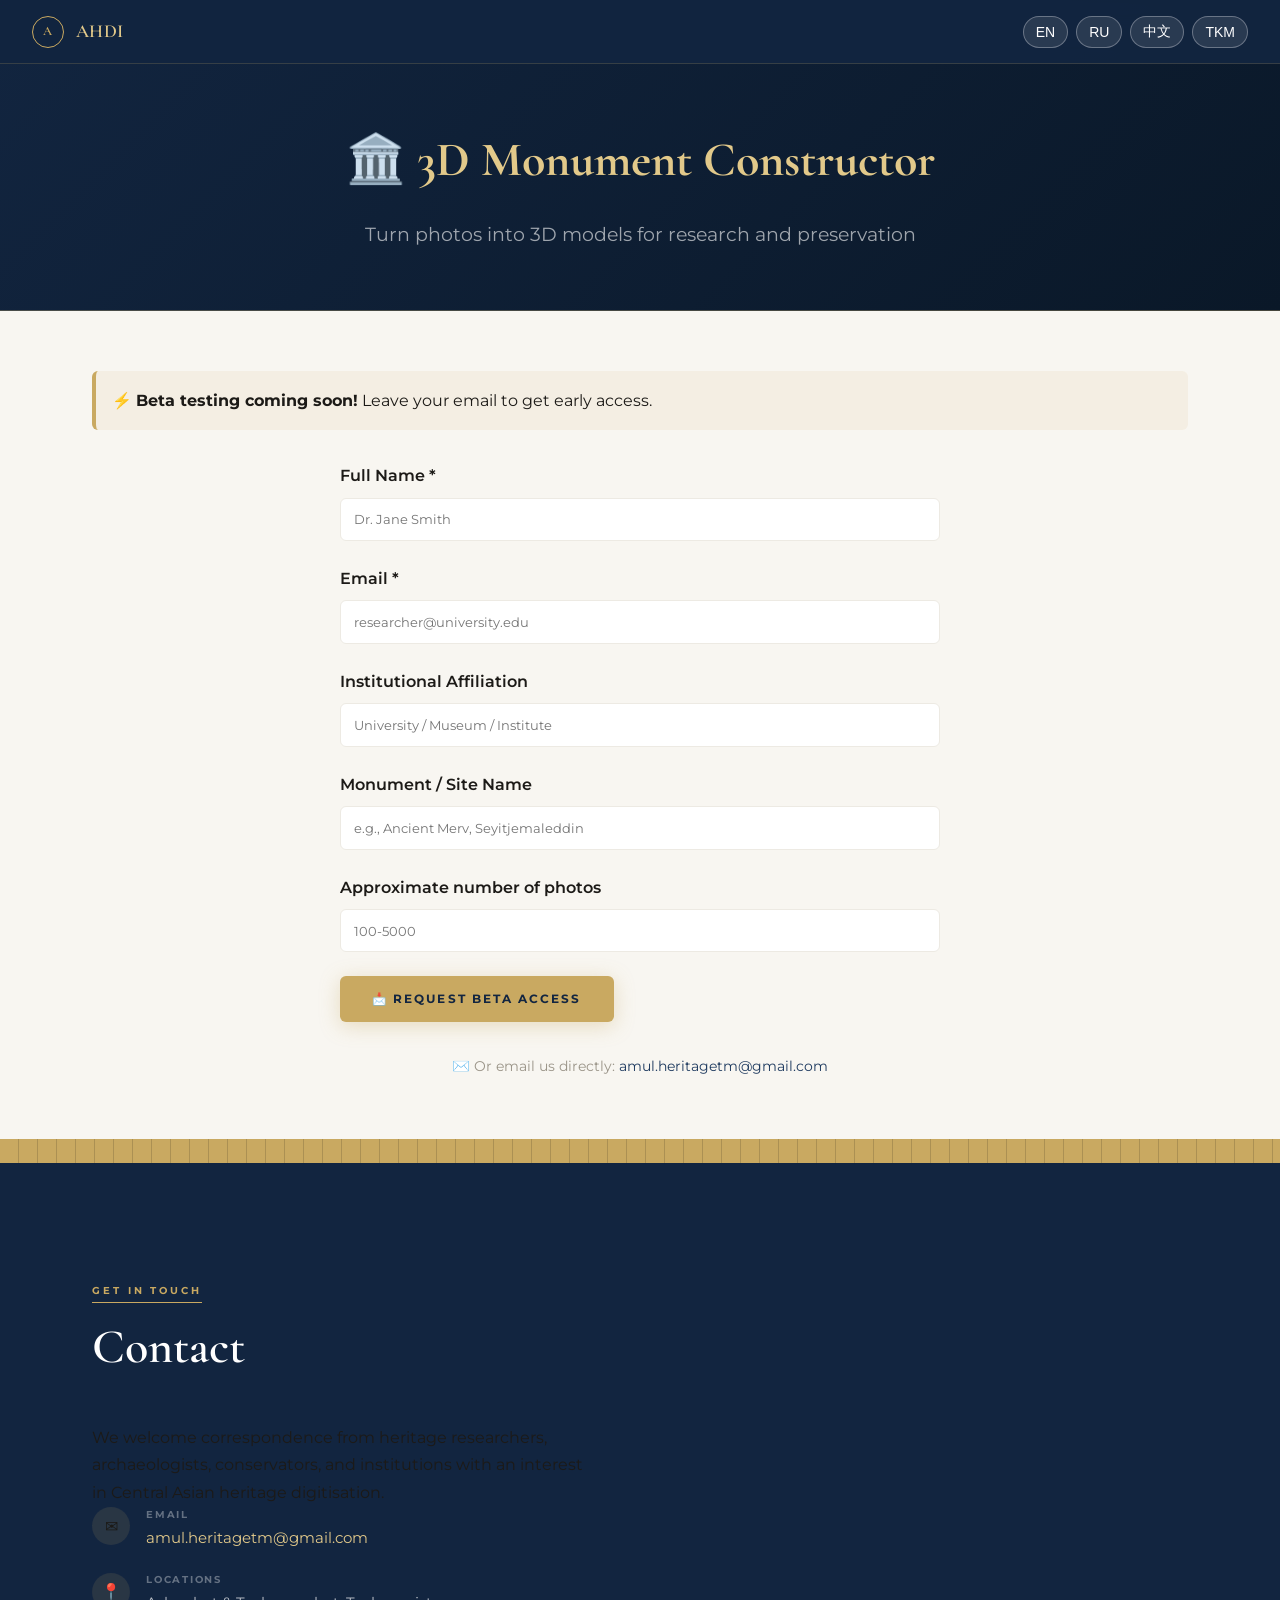
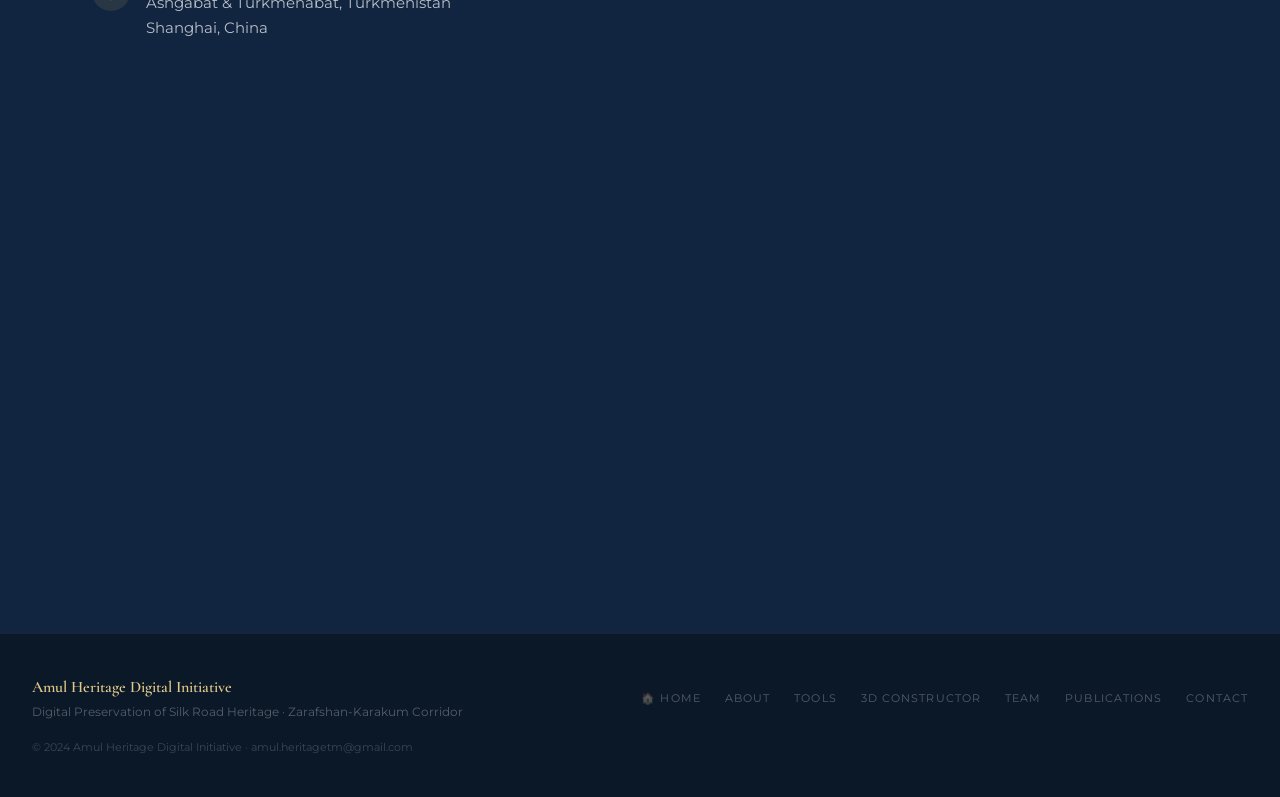
==== 3d-future.html @ c13a8c56 "push" ====
﻿<!DOCTYPE html>
<html lang="en">
<head>
<meta charset="UTF-8"/>
<meta name="viewport" content="width=device-width,initial-scale=1.0"/>
<meta name="description" content="Apply for beta access to the 3D monument constructor. Upload photos and get 3D models of Silk Road heritage sites."/>
<title>3D Constructor - Amul Heritage Digital Initiative</title>

<link rel="stylesheet" href="css/style.css">
<link rel="preconnect" href="https://fonts.googleapis.com"/>
<link rel="preconnect" href="https://fonts.gstatic.com" crossorigin/>
<link href="https://fonts.googleapis.com/css2?family=Cormorant+Garamond:ital,wght@0,300;0,400;0,600;0,700;1,300;1,400&family=Montserrat:wght@300;400;500;600;700&display=swap" rel="stylesheet"/>
</head>
<body>

<!-- NAV -->
<nav id="nav" role="navigation" aria-label="Main navigation">
  <a href="index.html" class="nav-logo">
    <div class="nav-logo-mark" aria-hidden="true">A</div>
    AHDI
  </a>
  <div class="lang-switch">
    <button onclick="setLang('en')">EN</button>
    <button onclick="setLang('ru')">RU</button>
    <button onclick="setLang('cn')">中文</button>
    <button onclick="setLang('tm')">TKM</button>
  </div>
</nav>

<!-- Secondary navigation for additional pages -->

<!-- PAGE CONTENT -->
<section class="page-header">
  <div class="container">
    <h1>🏛️ 3D Monument Constructor</h1>
    <p class="lead">Turn photos into 3D models for research and preservation</p>
  </div>
</section>

<section class="page-content">
  <div class="container">
    <div class="info-box">
      <p>⚡ <strong>Beta testing coming soon!</strong> Leave your email to get early access.</p>
    </div>

    <form action="https://formsubmit.io/send/amul.heritagetm@gmail.com" method="POST" class="application-form">
      <input type="hidden" name="_subject" value="3D Constructor Beta Request">
      <input type="hidden" name="_captcha" value="false">

      <div class="form-group">
        <label>Full Name *</label>
        <input type="text" name="name" required placeholder="Dr. Jane Smith">
      </div>

      <div class="form-group">
        <label>Email *</label>
        <input type="email" name="email" required placeholder="researcher@university.edu">
      </div>

      <div class="form-group">
        <label>Institutional Affiliation</label>
        <input type="text" name="affiliation" placeholder="University / Museum / Institute">
      </div>

      <div class="form-group">
        <label>Monument / Site Name</label>
        <input type="text" name="monument" placeholder="e.g., Ancient Merv, Seyitjemaleddin">
      </div>

      <div class="form-group">
        <label>Approximate number of photos</label>
        <input type="number" name="photos" placeholder="100-5000">
      </div>

      <button type="submit" class="btn-primary">📩 Request Beta Access</button>
    </form>

    <p class="form-note">✉️ Or email us directly: <a href="mailto:amul.heritagetm@gmail.com">amul.heritagetm@gmail.com</a></p>
  </div>
</section>

<!-- Gold divider -->
<div class="geo-divider" aria-hidden="true"></div>

<!-- CONTACT SECTION -->
<section id="contact" aria-labelledby="contact-heading">
  <div class="container">
    <p class="section-tag" data-i18n="contact.tag">Get in Touch</p>
    <h2 class="section-title" id="contact-heading" data-i18n="contact.title">Contact</h2>
    <div class="contact-grid">
      <div>
        <p data-i18n="contact.description">
          We welcome correspondence from heritage researchers, archaeologists, conservators, and
          institutions with an interest in Central Asian heritage digitisation.
        </p>
        <div class="contact-items">
          <div class="contact-item">
            <div class="contact-item-icon" aria-hidden="true">✉</div>
            <div>
              <div class="contact-item-label" data-i18n="contact.emailLabel">Email</div>
              <div class="contact-item-value">
                <a href="mailto:amul.heritagetm@gmail.com" data-i18n="contact.emailValue">amul.heritagetm@gmail.com</a>
              </div>
            </div>
          </div>
          <div class="contact-item">
            <div class="contact-item-icon" aria-hidden="true">📍</div>
            <div>
              <div class="contact-item-label" data-i18n="contact.locationLabel">Locations</div>
              <div class="contact-item-value" style="color:rgba(255,255,255,0.7)" data-i18n="contact.locationValue">
                Ashgabat &amp; Turkmenabat, Turkmenistan<br/>
                Shanghai, China
              </div>
            </div>
          </div>
        </div>
      </div>
      <div class="contact-form-box reveal">
        <h3 data-i18n="contact.formTitle">Send a Message</h3>
        <p data-i18n="contact.formSubtitle">For research inquiries, collaboration proposals, or media requests.</p>
        <div class="form-field">
          <label for="cf-name" data-i18n="contact.formName">Full Name</label>
          <input type="text" id="cf-name" name="name" placeholder="Dr. Jane Smith"/>
        </div>
        <div class="form-field">
          <label for="cf-email" data-i18n="contact.formEmail">Email Address</label>
          <input type="email" id="cf-email" name="email" placeholder="researcher@university.edu"/>
        </div>
        <div class="form-field">
          <label for="cf-message" data-i18n="contact.formMessage">Message</label>
          <textarea id="cf-message" name="message" placeholder="Please describe your research interest…"></textarea>
        </div>
        <a href="mailto:amul.heritagetm@gmail.com" class="btn-primary" style="display:inline-block;font-family:var(--font-body);font-size:0.72rem;font-weight:700;letter-spacing:0.18em;text-transform:uppercase;padding:1em 2.4em;background:var(--gold);color:var(--navy-deep);border-radius:var(--radius);border:none;cursor:pointer;text-decoration:none;" data-i18n="contact.formButton">
          Send via Email
        </a>
        <p class="form-note" data-i18n="contact.formNote">
          Alternatively, email us directly at
          <a href="mailto:amul.heritagetm@gmail.com">amul.heritagetm@gmail.com</a>.
        </p>
      </div>
    </div>
  </div>
</section>

<!-- FOOTER -->
<footer>
  <div>
    <div class="footer-brand" data-i18n="footer.brand">Amul Heritage Digital Initiative</div>
    <div class="footer-tagline" data-i18n="footer.tagline">Digital Preservation of Silk Road Heritage · Zarafshan-Karakum Corridor</div>
  </div>
  <nav class="footer-links" aria-label="Footer navigation">
    <a href="index.html">🏠 Home</a>
    <a href="about.html" data-i18n="nav.about">About</a>
    <a href="tools.html" data-i18n="nav.methodology">Tools</a>
    <a href="3d-future.html" data-i18n="nav.projects">3D Constructor</a>
    <a href="index.html#team" data-i18n="nav.team">Team</a>
    <a href="index.html#publications" data-i18n="nav.publications">Publications</a>
    <a href="index.html#contact" data-i18n="nav.contact">Contact</a>
  </nav>
  <div class="footer-copy" data-i18n="footer.copyright">© 2024 Amul Heritage Digital Initiative · amul.heritagetm@gmail.com</div>
</footer>
---- css/style.css ----
﻿/* ═══════════════════════════════════════════════
   DESIGN TOKENS
═══════════════════════════════════════════════ */
:root {
  --navy:        #1e3a5f;
  --navy-deep:   #122540;
  --navy-mid:    #2a4f7c;
  --gold:        #c9a961;
  --gold-light:  #e2c98a;
  --gold-pale:   #f5ecd4;
  --terra:       #b85450;
  --terra-light: #d4706c;
  --white:       #ffffff;
  --off-white:   #f8f6f1;
  --gray-light:  #edeae3;
  --gray-mid:    #9a9488;
  --gray-dark:   #4a4640;
  --ink:         #1c1a17;

  --font-display: 'Cormorant Garamond', Georgia, serif;
  --font-body:    'Montserrat', 'Helvetica Neue', sans-serif;

  --shadow-sm:  0 1px 4px rgba(30,58,95,0.08);
  --shadow-md:  0 4px 20px rgba(30,58,95,0.12);
  --shadow-lg:  0 12px 48px rgba(30,58,95,0.16);
  --radius:     6px;
  --radius-lg:  12px;
  --transition: 0.3s cubic-bezier(0.4,0,0.2,1);
}

/* ═══════════════════════════════════════════════
   RESET & BASE
═══════════════════════════════════════════════ */
*,*::before,*::after{box-sizing:border-box;margin:0;padding:0;}
html{scroll-behavior:smooth;font-size:16px;}
body{
  font-family:var(--font-body);
  background:var(--white);
  color:var(--ink);
  line-height:1.7;
  overflow-x:hidden;
}
img{max-width:100%;display:block;}
a{color:var(--navy);text-decoration:none;transition:color var(--transition);}
a:hover{color:var(--terra);}
:focus-visible{outline:2px solid var(--gold);outline-offset:3px;}

/* ═══════════════════════════════════════════════
   UTILITY
═══════════════════════════════════════════════ */
.container{max-width:1160px;margin:0 auto;padding:0 2rem;}
.section-tag{
  display:inline-block;
  font-family:var(--font-body);
  font-size:0.65rem;font-weight:700;
  letter-spacing:0.28em;text-transform:uppercase;
  color:var(--terra);
  border-bottom:1px solid currentColor;
  padding-bottom:0.2em;
  margin-bottom:1rem;
}
h2.section-title{
  font-family:var(--font-display);
  font-size:clamp(2rem,4vw,3rem);
  font-weight:600;
  color:var(--navy-deep);
  line-height:1.2;
  margin-bottom:1rem;
}
.section-lead{
  font-size:1.05rem;
  color:var(--gray-dark);
  max-width:680px;
  line-height:1.8;
}

/* Geometric pattern overlay (Turkmen/Islamic-inspired) */
.geo-pattern{
  position:absolute;
  pointer-events:none;
  opacity:0.06;
}

/* ═══════════════════════════════════════════════
   NAV
═══════════════════════════════════════════════ */
#nav{
  position:fixed;top:0;left:0;right:0;z-index:200;
  background:rgba(18,37,64,0.96);
  backdrop-filter:blur(16px);
  border-bottom:1px solid rgba(201,169,97,0.2);
  padding:0 2rem;
  height:64px;
  display:flex;align-items:center;justify-content:space-between;
  transition:background var(--transition);
}
.nav-logo{
  display:flex;align-items:center;gap:0.75rem;
  font-family:var(--font-display);
  font-size:1.15rem;font-weight:600;
  color:var(--gold-light);
  letter-spacing:0.02em;
}
.nav-logo-mark{
  width:32px;height:32px;
  border:1.5px solid var(--gold);
  border-radius:50%;
  display:flex;align-items:center;justify-content:center;
  font-size:0.8rem;color:var(--gold);
  flex-shrink:0;
}
.nav-links{
  display:flex;gap:2rem;list-style:none;
  font-size:0.7rem;font-weight:600;
  letter-spacing:0.14em;text-transform:uppercase;
}
.nav-links a{color:rgba(255,255,255,0.65);transition:color var(--transition);}
.nav-links a:hover{color:var(--gold-light);}
.nav-cta{
  font-size:0.68rem;font-weight:700;letter-spacing:0.14em;text-transform:uppercase;
  padding:0.55em 1.4em;
  border:1.5px solid var(--gold);
  color:var(--gold);border-radius:var(--radius);
  transition:background var(--transition),color var(--transition);
}
.nav-cta:hover{background:var(--gold);color:var(--navy-deep);}
@media(max-width:860px){.nav-links{display:none;}}

/* ═══════════════════════════════════════════════
   HERO
═══════════════════════════════════════════════ */
#hero{
  min-height:100vh;
  background:var(--navy-deep);
  display:flex;align-items:center;
  position:relative;overflow:hidden;
  padding:8rem 0 6rem;
}

/* Desert landscape gradient */
.hero-sky{
  position:absolute;inset:0;
  background:
    radial-gradient(ellipse 100% 60% at 50% 0%,  rgba(30,58,95,0.0) 0%,  transparent 70%),
    radial-gradient(ellipse 80%  80% at 80% 50%,  rgba(201,169,97,0.12) 0%, transparent 60%),
    radial-gradient(ellipse 60%  40% at 20% 70%,  rgba(184,84,80,0.10)  0%, transparent 50%),
    linear-gradient(175deg, #0d1e35 0%, #1e3a5f 40%, #152d4a 70%, #0a1828 100%);
}
/* Stylised dune horizon */
.hero-dunes{
  position:absolute;bottom:0;left:0;right:0;
  height:35%;
  background:linear-gradient(0deg,rgba(201,169,97,0.08) 0%,transparent 100%);
}
/* Stars */
.hero-stars{position:absolute;inset:0;overflow:hidden;}
.star{
  position:absolute;background:white;border-radius:50%;
  animation:twinkle 3s ease-in-out infinite;
}
@keyframes twinkle{0%,100%{opacity:.2}50%{opacity:.9}}

/* Geometric SVG wireframe arch */
.hero-arch-wrap{
  position:absolute;right:6%;top:50%;transform:translateY(-50%);
  width:min(520px,45vw);opacity:0.12;
}

.hero-content{position:relative;z-index:2;max-width:700px;}
.hero-eyebrow{
  font-size:0.68rem;font-weight:700;letter-spacing:0.32em;text-transform:uppercase;
  color:var(--gold);margin-bottom:1.5rem;
  display:flex;align-items:center;gap:0.8rem;
}
.hero-eyebrow::before{content:'';display:block;width:36px;height:1px;background:var(--gold);}
h1.hero-title{
  font-family:var(--font-display);
  font-size:clamp(2.8rem,7vw,5.5rem);
  font-weight:300;
  color:var(--white);
  line-height:1.08;
  letter-spacing:-0.01em;
  margin-bottom:0.5rem;
}
h1.hero-title strong{font-weight:700;color:var(--gold-light);}
.hero-subtitle{
  font-family:var(--font-display);
  font-size:clamp(1rem,2.2vw,1.35rem);
  font-weight:300;font-style:italic;
  color:rgba(255,255,255,0.7);
  margin-bottom:2.5rem;
  line-height:1.5;
  max-width:580px;
}
.hero-desc{
  font-size:0.92rem;
  color:rgba(255,255,255,0.55);
  margin-bottom:3rem;
  max-width:520px;
  line-height:1.85;
}
.hero-btns{display:flex;flex-wrap:wrap;gap:1rem;}
.btn-primary{
  font-family:var(--font-body);
  font-size:0.72rem;font-weight:700;letter-spacing:0.18em;text-transform:uppercase;
  padding:1em 2.4em;
  background:var(--gold);
  color:var(--navy-deep);
  border-radius:var(--radius);
  border:none;cursor:pointer;
  transition:background var(--transition),transform var(--transition),box-shadow var(--transition);
  box-shadow:0 4px 20px rgba(201,169,97,0.35);
}
.btn-primary:hover{background:var(--gold-light);transform:translateY(-2px);box-shadow:0 8px 28px rgba(201,169,97,0.45);}
.btn-outline{
  font-family:var(--font-body);
  font-size:0.72rem;font-weight:700;letter-spacing:0.18em;text-transform:uppercase;
  padding:1em 2.4em;
  background:transparent;
  color:rgba(255,255,255,0.8);
  border:1.5px solid rgba(255,255,255,0.3);
  border-radius:var(--radius);cursor:pointer;
  transition:border-color var(--transition),color var(--transition);
}
.btn-outline:hover{border-color:var(--gold);color:var(--gold);}
.hero-stats{
  display:flex;flex-wrap:wrap;gap:2.5rem;
  margin-top:3.5rem;
  padding-top:2.5rem;
  border-top:1px solid rgba(255,255,255,0.1);
}
.hero-stat-num{
  font-family:var(--font-display);
  font-size:2.2rem;font-weight:700;
  color:var(--gold);line-height:1;
  margin-bottom:0.2rem;
}
.hero-stat-label{
  font-size:0.68rem;font-weight:600;letter-spacing:0.1em;text-transform:uppercase;
  color:rgba(255,255,255,0.45);
}

/* scroll indicator */
.scroll-indicator{
  position:absolute;bottom:2.5rem;left:50%;transform:translateX(-50%);
  display:flex;flex-direction:column;align-items:center;gap:0.5rem;
  font-size:0.6rem;letter-spacing:0.2em;text-transform:uppercase;color:rgba(255,255,255,0.3);
  animation:bob 2.4s ease-in-out infinite;
}
.scroll-arrow{width:20px;height:20px;border-right:1.5px solid rgba(255,255,255,0.25);border-bottom:1.5px solid rgba(255,255,255,0.25);transform:rotate(45deg);}
@keyframes bob{0%,100%{transform:translateX(-50%) translateY(0)}50%{transform:translateX(-50%) translateY(6px)}}

/* ═══════════════════════════════════════════════
   ABOUT
═══════════════════════════════════════════════ */
#about{
  padding:7rem 0;
  background:var(--off-white);
  position:relative;overflow:hidden;
}
.about-grid{
  display:grid;grid-template-columns:1fr 1fr;gap:5rem;align-items:center;
}
@media(max-width:860px){.about-grid{grid-template-columns:1fr;gap:3rem;}}
.about-text p{font-size:0.97rem;color:var(--gray-dark);line-height:1.9;margin-bottom:1.2rem;}
.stat-row{
  display:flex;flex-wrap:wrap;gap:1.5rem;margin-top:2.5rem;
}
.stat-box{
  flex:1;min-width:120px;
  background:var(--white);
  border:1px solid var(--gray-light);
  border-top:3px solid var(--gold);
  padding:1.5rem 1.25rem;
  border-radius:var(--radius);
  box-shadow:var(--shadow-sm);
}
.stat-box-num{
  font-family:var(--font-display);
  font-size:2rem;font-weight:700;
  color:var(--navy);margin-bottom:0.3rem;
}
.stat-box-label{
  font-size:0.72rem;font-weight:600;letter-spacing:0.08em;text-transform:uppercase;
  color:var(--gray-mid);
}

/* Timeline */
.timeline{position:relative;padding-left:1.8rem;}
.timeline::before{
  content:'';position:absolute;left:0;top:0;bottom:0;
  width:2px;background:linear-gradient(180deg,var(--gold),var(--terra),var(--navy-mid));
}
.tl-entry{position:relative;margin-bottom:2rem;}
.tl-dot{
  position:absolute;left:-2.25rem;top:0.35rem;
  width:13px;height:13px;border-radius:50%;
  background:var(--white);border:2.5px solid var(--gold);
  box-shadow:0 0 0 4px rgba(201,169,97,0.15);
}
.tl-year{
  font-size:0.65rem;font-weight:700;letter-spacing:0.18em;text-transform:uppercase;
  color:var(--gold);margin-bottom:0.15rem;
}
.tl-event{font-size:0.88rem;font-weight:600;color:var(--navy-deep);margin-bottom:0.1rem;}
.tl-detail{font-size:0.8rem;color:var(--gray-mid);}

/* ═══════════════════════════════════════════════
   METHODOLOGY
═══════════════════════════════════════════════ */
#methodology{
  padding:7rem 0;
  background:var(--navy-deep);
  position:relative;overflow:hidden;
}
#methodology .section-tag{color:var(--gold);}
#methodology h2.section-title{color:var(--white);}
#methodology .section-lead{color:rgba(255,255,255,0.55);}
.method-grid{
  display:grid;grid-template-columns:repeat(3,1fr);gap:2rem;
  margin-top:3.5rem;
}
@media(max-width:800px){.method-grid{grid-template-columns:1fr;}}
.method-card{
  background:rgba(255,255,255,0.04);
  border:1px solid rgba(255,255,255,0.08);
  border-top:3px solid var(--gold);
  padding:2.5rem 2rem;
  border-radius:var(--radius-lg);
  transition:background var(--transition),transform var(--transition),box-shadow var(--transition);
  position:relative;overflow:hidden;
}
.method-card:hover{
  background:rgba(255,255,255,0.07);
  transform:translateY(-4px);
  box-shadow:0 16px 40px rgba(0,0,0,0.3);
}
.method-card:nth-child(2){border-top-color:var(--terra);}
.method-card:nth-child(3){border-top-color:var(--navy-mid);}
.method-icon{
  width:52px;height:52px;
  border-radius:50%;
  display:flex;align-items:center;justify-content:center;
  margin-bottom:1.5rem;
  font-size:1.5rem;
}
.method-card:nth-child(1) .method-icon{background:rgba(201,169,97,0.15);}
.method-card:nth-child(2) .method-icon{background:rgba(184,84,80,0.15);}
.method-card:nth-child(3) .method-icon{background:rgba(42,79,124,0.25);}
.method-title{
  font-family:var(--font-display);
  font-size:1.4rem;font-weight:600;
  color:var(--white);margin-bottom:0.75rem;
}
.method-desc{font-size:0.87rem;color:rgba(255,255,255,0.55);line-height:1.85;}
.method-tags{display:flex;flex-wrap:wrap;gap:0.4rem;margin-top:1.5rem;}
.method-tag{
  font-size:0.6rem;font-weight:700;letter-spacing:0.1em;text-transform:uppercase;
  padding:0.25em 0.65em;
  border-radius:3px;
  background:rgba(255,255,255,0.07);
  color:rgba(255,255,255,0.45);
}

/* ═══════════════════════════════════════════════
   PROJECTS
═══════════════════════════════════════════════ */
#projects{
  padding:7rem 0;
  background:var(--white);
}
.projects-grid{
  display:grid;grid-template-columns:repeat(3,1fr);gap:2rem;
  margin-top:3.5rem;
}
@media(max-width:900px){.projects-grid{grid-template-columns:1fr;}}
.project-card{
  border:1px solid var(--gray-light);
  border-radius:var(--radius-lg);
  overflow:hidden;
  box-shadow:var(--shadow-md);
  transition:transform var(--transition),box-shadow var(--transition);
  display:flex;flex-direction:column;
}
.project-card:hover{transform:translateY(-6px);box-shadow:var(--shadow-lg);}
.project-header{
  height:180px;
  position:relative;
  display:flex;align-items:flex-end;
  padding:1.5rem;
  overflow:hidden;
}
.project-card:nth-child(1) .project-header{
  background:linear-gradient(135deg,#1e3a5f 0%,#2a4f7c 100%);
}
.project-card:nth-child(2) .project-header{
  background:linear-gradient(135deg,#2d1f0e 0%,#5c3d1e 100%);
}
.project-card:nth-child(3) .project-header{
  background:linear-gradient(135deg,#1e2f1a 0%,#3a5c30 100%);
}
.project-header-pattern{
  position:absolute;inset:0;opacity:0.12;
}
.project-icon{
  position:absolute;top:1.25rem;right:1.25rem;
  font-size:2.2rem;opacity:0.35;
}
.project-status{
  position:relative;z-index:1;
  font-size:0.62rem;font-weight:700;letter-spacing:0.15em;text-transform:uppercase;
  padding:0.3em 0.75em;
  border-radius:3px;
  background:rgba(255,255,255,0.18);
  color:rgba(255,255,255,0.9);
  border:1px solid rgba(255,255,255,0.25);
}
.project-body{padding:1.75rem;flex:1;display:flex;flex-direction:column;}
.project-era{
  font-size:0.65rem;font-weight:700;letter-spacing:0.15em;text-transform:uppercase;
  color:var(--terra);margin-bottom:0.4rem;
}
.project-name{
  font-family:var(--font-display);
  font-size:1.35rem;font-weight:600;
  color:var(--navy-deep);margin-bottom:0.75rem;line-height:1.25;
}
.project-desc{font-size:0.84rem;color:var(--gray-dark);line-height:1.8;flex:1;}
.project-features{list-style:none;margin-top:1.25rem;display:flex;flex-direction:column;gap:0.45rem;}
.project-features li{
  font-size:0.8rem;color:var(--gray-mid);
  padding-left:1.1rem;position:relative;
}
.project-features li::before{
  content:'◆';position:absolute;left:0;
  font-size:0.45rem;color:var(--gold);top:0.3em;
}

/* ═══════════════════════════════════════════════
   TEAM
═══════════════════════════════════════════════ */
#team{
  padding:7rem 0;
  background:var(--off-white);
}
.team-grid{
  display:grid;grid-template-columns:repeat(3,1fr);gap:2rem;
  margin-top:3.5rem;
}
@media(max-width:860px){.team-grid{grid-template-columns:1fr;}}
.team-card{
  background:var(--white);
  border:1px solid var(--gray-light);
  border-radius:var(--radius-lg);
  padding:2.25rem 2rem;
  box-shadow:var(--shadow-sm);
  transition:box-shadow var(--transition),transform var(--transition);
}
.team-card:hover{box-shadow:var(--shadow-lg);transform:translateY(-4px);}
.team-avatar{
  width:64px;height:64px;border-radius:50%;
  display:flex;align-items:center;justify-content:center;
  font-family:var(--font-display);font-size:1.4rem;font-weight:700;
  color:var(--white);margin-bottom:1.25rem;
  flex-shrink:0;
}
.team-card:nth-child(1) .team-avatar{background:linear-gradient(135deg,var(--navy),var(--navy-mid));}
.team-card:nth-child(2) .team-avatar{background:linear-gradient(135deg,var(--terra),#d4706c);}
.team-card:nth-child(3) .team-avatar{background:linear-gradient(135deg,#2d5016,#4a8025);}
.team-name{font-family:var(--font-display);font-size:1.3rem;font-weight:700;color:var(--navy-deep);margin-bottom:0.2rem;}
.team-role{
  font-size:0.68rem;font-weight:700;letter-spacing:0.12em;text-transform:uppercase;
  color:var(--terra);margin-bottom:0.75rem;
}
.team-affil{
  font-size:0.8rem;font-weight:500;color:var(--navy-mid);
  margin-bottom:1rem;
  padding-bottom:1rem;
  border-bottom:1px solid var(--gray-light);
  line-height:1.5;
}
.team-focus-label{
  font-size:0.62rem;font-weight:700;letter-spacing:0.15em;text-transform:uppercase;
  color:var(--gray-mid);margin-bottom:0.4rem;
}
.team-focus{font-size:0.83rem;color:var(--gray-dark);line-height:1.7;}
.team-bg{font-size:0.82rem;color:var(--gray-mid);margin-top:0.75rem;line-height:1.6;font-style:italic;}

/* ═══════════════════════════════════════════════
   PUBLICATIONS
═══════════════════════════════════════════════ */
#publications{
  padding:7rem 0;
  background:var(--white);
}
.pub-list{margin-top:3rem;display:flex;flex-direction:column;gap:1.5rem;}
.pub-card{
  border:1px solid var(--gray-light);
  border-left:4px solid var(--navy);
  border-radius:0 var(--radius-lg) var(--radius-lg) 0;
  padding:1.75rem 2rem;
  background:var(--white);
  box-shadow:var(--shadow-sm);
  transition:box-shadow var(--transition),border-left-color var(--transition);
  display:grid;grid-template-columns:1fr auto;gap:1.5rem;align-items:start;
}
.pub-card:hover{box-shadow:var(--shadow-md);border-left-color:var(--gold);}
@media(max-width:640px){.pub-card{grid-template-columns:1fr;}}
.pub-year{
  font-size:0.62rem;font-weight:700;letter-spacing:0.2em;text-transform:uppercase;
  color:var(--terra);margin-bottom:0.4rem;
}
.pub-title{
  font-family:var(--font-display);
  font-size:1.05rem;font-weight:600;
  color:var(--navy-deep);margin-bottom:0.25rem;line-height:1.4;
}
.pub-title-ru{
  font-size:0.85rem;font-style:italic;
  color:var(--gray-mid);margin-bottom:0.6rem;line-height:1.4;
}
.pub-meta{font-size:0.78rem;color:var(--gray-mid);line-height:1.7;}
.pub-meta strong{color:var(--gray-dark);}
.pub-tags{display:flex;flex-wrap:wrap;gap:0.35rem;margin-top:0.75rem;}
.pub-tag{
  font-size:0.58rem;font-weight:700;letter-spacing:0.1em;text-transform:uppercase;
  padding:0.25em 0.65em;border-radius:3px;
  background:var(--gold-pale);color:var(--navy-mid);
}
.pub-link{
  display:inline-flex;align-items:center;gap:0.4rem;
  font-size:0.7rem;font-weight:700;letter-spacing:0.1em;text-transform:uppercase;
  color:var(--navy);
  padding:0.6em 1.2em;
  border:1.5px solid var(--gray-light);
  border-radius:var(--radius);
  white-space:nowrap;
  align-self:flex-start;
  transition:border-color var(--transition),color var(--transition),background var(--transition);
}
.pub-link:hover{border-color:var(--navy);background:var(--navy);color:var(--white);}

/* ═══════════════════════════════════════════════
   PARTNERS
═══════════════════════════════════════════════ */
#partners{
  padding:5rem 0;
  background:var(--off-white);
  border-top:1px solid var(--gray-light);
  border-bottom:1px solid var(--gray-light);
}
.partners-intro{
  text-align:center;
  font-size:0.7rem;font-weight:700;letter-spacing:0.25em;text-transform:uppercase;
  color:var(--gray-mid);margin-bottom:2.5rem;
}
.partners-row{
  display:flex;flex-wrap:wrap;gap:2rem;justify-content:center;align-items:stretch;
}
.partner-item{
  background:var(--white);
  border:1px solid var(--gray-light);
  border-radius:var(--radius-lg);
  padding:2rem 2.5rem;
  display:flex;flex-direction:column;
  align-items:center;text-align:center;
  gap:0.75rem;
  flex:1;min-width:220px;max-width:320px;
  box-shadow:var(--shadow-sm);
  transition:box-shadow var(--transition),transform var(--transition);
}
.partner-item:hover{box-shadow:var(--shadow-md);transform:translateY(-3px);}
.partner-flag{font-size:2rem;}
.partner-name{
  font-family:var(--font-display);
  font-size:0.95rem;font-weight:600;
  color:var(--navy-deep);line-height:1.35;
}
.partner-country{
  font-size:0.65rem;font-weight:700;letter-spacing:0.15em;text-transform:uppercase;
  color:var(--gray-mid);
}

/* ═══════════════════════════════════════════════
   CONTACT
═══════════════════════════════════════════════ */
#contact{
  padding:7rem 0;
  background:var(--navy-deep);
  position:relative;overflow:hidden;
}
#contact .section-tag{color:var(--gold);}
#contact h2.section-title{color:var(--white);}
.contact-grid{
  display:grid;grid-template-columns:1fr 1fr;gap:5rem;
  align-items:start;margin-top:3rem;
}
@media(max-width:760px){.contact-grid{grid-template-columns:1fr;gap:3rem;}}
.contact-block p{
  font-size:0.95rem;color:rgba(255,255,255,0.55);
  line-height:1.9;margin-bottom:2rem;
}
.contact-items{display:flex;flex-direction:column;gap:1.25rem;}
.contact-item{
  display:flex;gap:1rem;align-items:flex-start;
}
.contact-item-icon{
  width:38px;height:38px;border-radius:50%;
  background:rgba(201,169,97,0.12);
  display:flex;align-items:center;justify-content:center;
  font-size:1rem;flex-shrink:0;margin-top:0.1rem;
}
.contact-item-label{
  font-size:0.62rem;font-weight:700;letter-spacing:0.18em;text-transform:uppercase;
  color:rgba(255,255,255,0.35);margin-bottom:0.2rem;
}
.contact-item-value{
  font-size:0.93rem;color:rgba(255,255,255,0.8);
}
.contact-item-value a{color:var(--gold-light);}
.contact-item-value a:hover{color:var(--gold);}
.contact-form-box{
  background:rgba(255,255,255,0.04);
  border:1px solid rgba(255,255,255,0.08);
  border-radius:var(--radius-lg);
  padding:2.5rem;
}
.contact-form-box h3{
  font-family:var(--font-display);
  font-size:1.3rem;color:var(--white);margin-bottom:0.5rem;
}
.contact-form-box p{
  font-size:0.85rem;color:rgba(255,255,255,0.45);margin-bottom:1.75rem;line-height:1.7;
}
.form-field{margin-bottom:1.25rem;}
.form-field label{
  display:block;font-size:0.65rem;font-weight:700;letter-spacing:0.15em;text-transform:uppercase;
  color:rgba(255,255,255,0.45);margin-bottom:0.4rem;
}
.form-field input,.form-field textarea{
  width:100%;
  background:rgba(255,255,255,0.06);
  border:1px solid rgba(255,255,255,0.12);
  border-radius:var(--radius);
  padding:0.75rem 1rem;
  font-family:var(--font-body);font-size:0.88rem;
  color:rgba(255,255,255,0.8);
  outline:none;
  transition:border-color var(--transition);
}
.form-field input:focus,.form-field textarea:focus{border-color:var(--gold);}
.form-field textarea{height:120px;resize:vertical;}
.form-note{
  font-size:0.72rem;color:rgba(255,255,255,0.3);
  margin-top:0.75rem;line-height:1.7;
}

/* ═══════════════════════════════════════════════
   FOOTER
═══════════════════════════════════════════════ */
footer{
  background:#0a1828;
  padding:2.5rem 2rem;
  display:flex;flex-wrap:wrap;gap:1rem;
  justify-content:space-between;align-items:center;
  border-top:1px solid rgba(255,255,255,0.06);
}
.footer-brand{
  font-family:var(--font-display);
  font-size:1rem;font-weight:600;
  color:var(--gold-light);
}
.footer-tagline{font-size:0.72rem;color:rgba(255,255,255,0.3);margin-top:0.1rem;}
.footer-links{display:flex;flex-wrap:wrap;gap:1.5rem;}
.footer-links a{font-size:0.68rem;letter-spacing:0.1em;text-transform:uppercase;color:rgba(255,255,255,0.3);transition:color var(--transition);}
.footer-links a:hover{color:var(--gold);}
.footer-copy{font-size:0.7rem;color:rgba(255,255,255,0.2);}

/* ═══════════════════════════════════════════════
   TURKMEN GEOMETRIC DIVIDER
═══════════════════════════════════════════════ */
.geo-divider{
  width:100%;height:24px;
  background:var(--gold);
  position:relative;overflow:hidden;
}
.geo-divider::after{
  content:'';position:absolute;inset:0;
  background:repeating-linear-gradient(
    90deg,
    transparent 0px,
    transparent 18px,
    rgba(0,0,0,0.15) 18px,
    rgba(0,0,0,0.15) 19px
  );
}

/* ═══════════════════════════════════════════════
   SCROLL REVEAL
═══════════════════════════════════════════════ */
.reveal{opacity:0;transform:translateY(28px);transition:opacity 0.65s ease,transform 0.65s ease;}
.reveal.visible{opacity:1;transform:none;}
.reveal-delay-1{transition-delay:0.12s;}
.reveal-delay-2{transition-delay:0.24s;}
.reveal-delay-3{transition-delay:0.36s;}
.lang-switch {
  display: flex;
  gap: 8px;
}

.lang-switch button {
  background: rgba(255, 255, 255, 0.1);
  border: 1px solid rgba(255, 255, 255, 0.3);
  color: white;
  padding: 6px 12px;
  border-radius: 20px;
  font-size: 14px;
  cursor: pointer;
  transition: all 0.3s ease;
}

/* hover эффект */
.lang-switch button:hover {
  background: white;
  color: black;
}

/* активный язык */
.lang-switch button.active {
  background: white;
  color: black;
  font-weight: 600;
}
/* Additional styles for new pages */
.page-header {
    background: linear-gradient(135deg, var(--navy-deep) 0%, #0a1828 100%);
    padding: 120px 0 60px;
    text-align: center;
    border-bottom: 1px solid rgba(201,169,97,0.3);
}

.page-header h1 {
    font-family: var(--font-display);
    font-size: 3rem;
    color: var(--gold-light);
    margin-bottom: 1rem;
}

.page-header .lead {
    font-size: 1.2rem;
    color: rgba(255,255,255,0.6);
}

.page-content {
    padding: 60px 0;
    background: var(--off-white);
}

.about-page-grid {
    display: grid;
    grid-template-columns: 1fr 1fr;
    gap: 4rem;
}

@media (max-width: 768px) {
    .about-page-grid { grid-template-columns: 1fr; gap: 2rem; }
}

.tools-grid {
    display: grid;
    grid-template-columns: repeat(3, 1fr);
    gap: 2rem;
}

@media (max-width: 900px) {
    .tools-grid { grid-template-columns: 1fr; }
}

.tool-card {
    background: white;
    border-radius: var(--radius-lg);
    padding: 2rem;
    text-align: center;
    box-shadow: var(--shadow-md);
    transition: transform 0.3s;
}

.tool-card:hover {
    transform: translateY(-5px);
}

.tool-icon {
    font-size: 3rem;
    margin-bottom: 1rem;
}

.tool-card h3 {
    font-family: var(--font-display);
    font-size: 1.3rem;
    margin-bottom: 1rem;
}

.tool-status {
    display: inline-block;
    margin-top: 1rem;
    padding: 0.3rem 1rem;
    background: var(--gold-pale);
    border-radius: 20px;
    font-size: 0.8rem;
    font-weight: 600;
}

.info-box {
    background: rgba(201,169,97,0.1);
    border-left: 4px solid var(--gold);
    padding: 1rem;
    margin-bottom: 2rem;
    border-radius: var(--radius);
}

.application-form {
    max-width: 600px;
    margin: 0 auto;
}

.form-group {
    margin-bottom: 1.5rem;
}

.form-group label {
    display: block;
    margin-bottom: 0.5rem;
    font-weight: 600;
}

.form-group input {
    width: 100%;
    padding: 0.8rem;
    border: 1px solid var(--gray-light);
    border-radius: var(--radius);
    font-family: var(--font-body);
}

.form-group input:focus {
    outline: none;
    border-color: var(--gold);
}

.form-note {
    text-align: center;
    margin-top: 2rem;
    font-size: 0.9rem;
    color: var(--gray-mid);
}

.btn-primary {
    background: var(--gold);
    color: var(--navy-deep);
    border: none;
    padding: 1rem 2rem;
    border-radius: var(--radius);
    font-weight: 700;
    cursor: pointer;
    transition: opacity 0.3s;
}

.btn-primary:hover {
    opacity: 0.9;
}
/* ═══════════════════════════════════════════════
   DROPDOWN MENU
═══════════════════════════════════════════════ */
.dropdown {
    position: relative;
}

.dropdown-trigger {
    cursor: pointer;
}

.dropdown-menu {
    position: absolute;
    top: 100%;
    left: 0;
    background: rgba(18, 37, 64, 0.98);
    backdrop-filter: blur(12px);
    border: 1px solid rgba(201, 169, 97, 0.3);
    border-radius: 8px;
    padding: 0.5rem 0;
    min-width: 180px;
    opacity: 0;
    visibility: hidden;
    transform: translateY(-10px);
    transition: all 0.3s ease;
    z-index: 200;
    list-style: none;
}

.dropdown:hover .dropdown-menu {
    opacity: 1;
    visibility: visible;
    transform: translateY(0);
}

.dropdown-menu li {
    margin: 0;
}

.dropdown-menu a {
    display: block;
    padding: 0.6rem 1.2rem;
    color: rgba(255, 255, 255, 0.7);
    font-size: 0.75rem;
    text-transform: none;
    letter-spacing: normal;
    transition: all 0.2s;
}

.dropdown-menu a:hover {
    background: rgba(201, 169, 97, 0.15);
    color: var(--gold);
}

/* For mobile devices */
@media (max-width: 860px) {
    .dropdown-menu {
        position: static;
        background: transparent;
        border: none;
        padding-left: 1rem;
        opacity: 1;
        visibility: visible;
        transform: none;
        display: none;
    }
    .dropdown:hover .dropdown-menu {
        display: block;
    }
    .dropdown-trigger {
        pointer-events: none;
    }
}
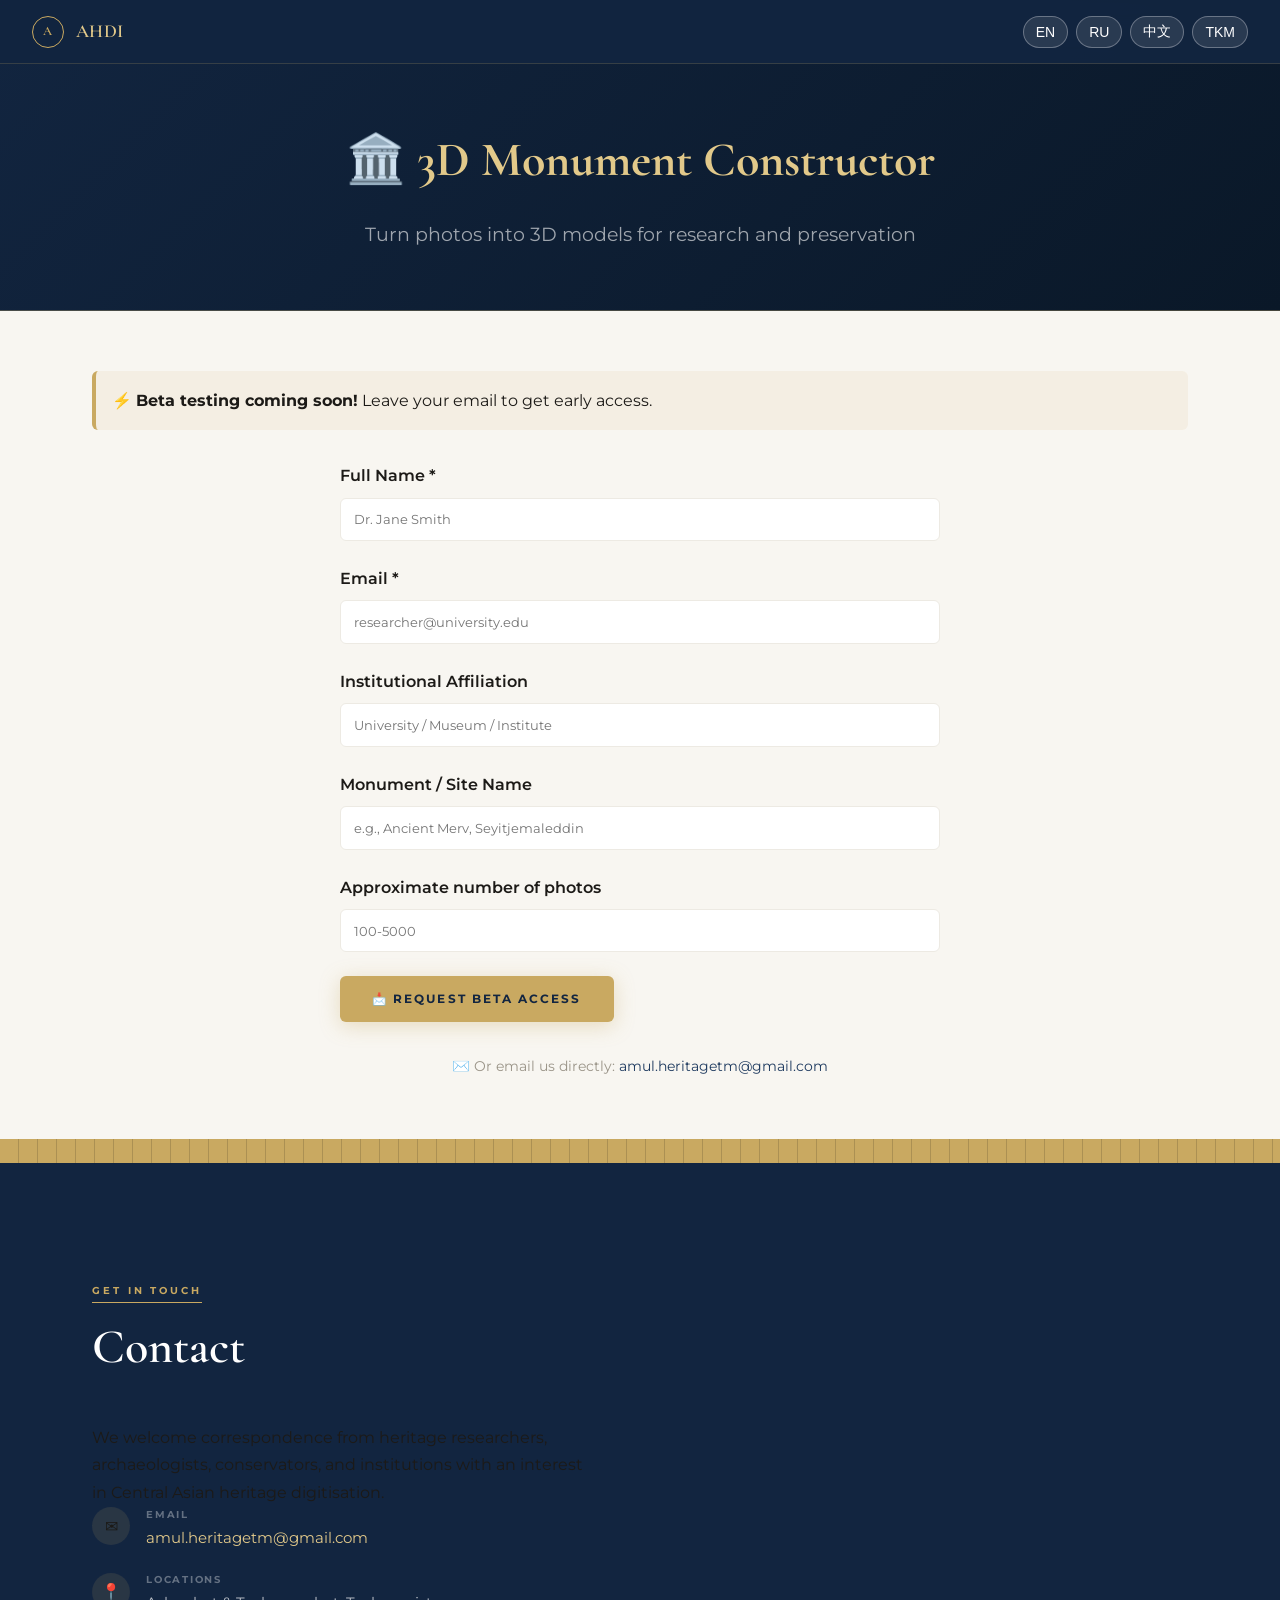
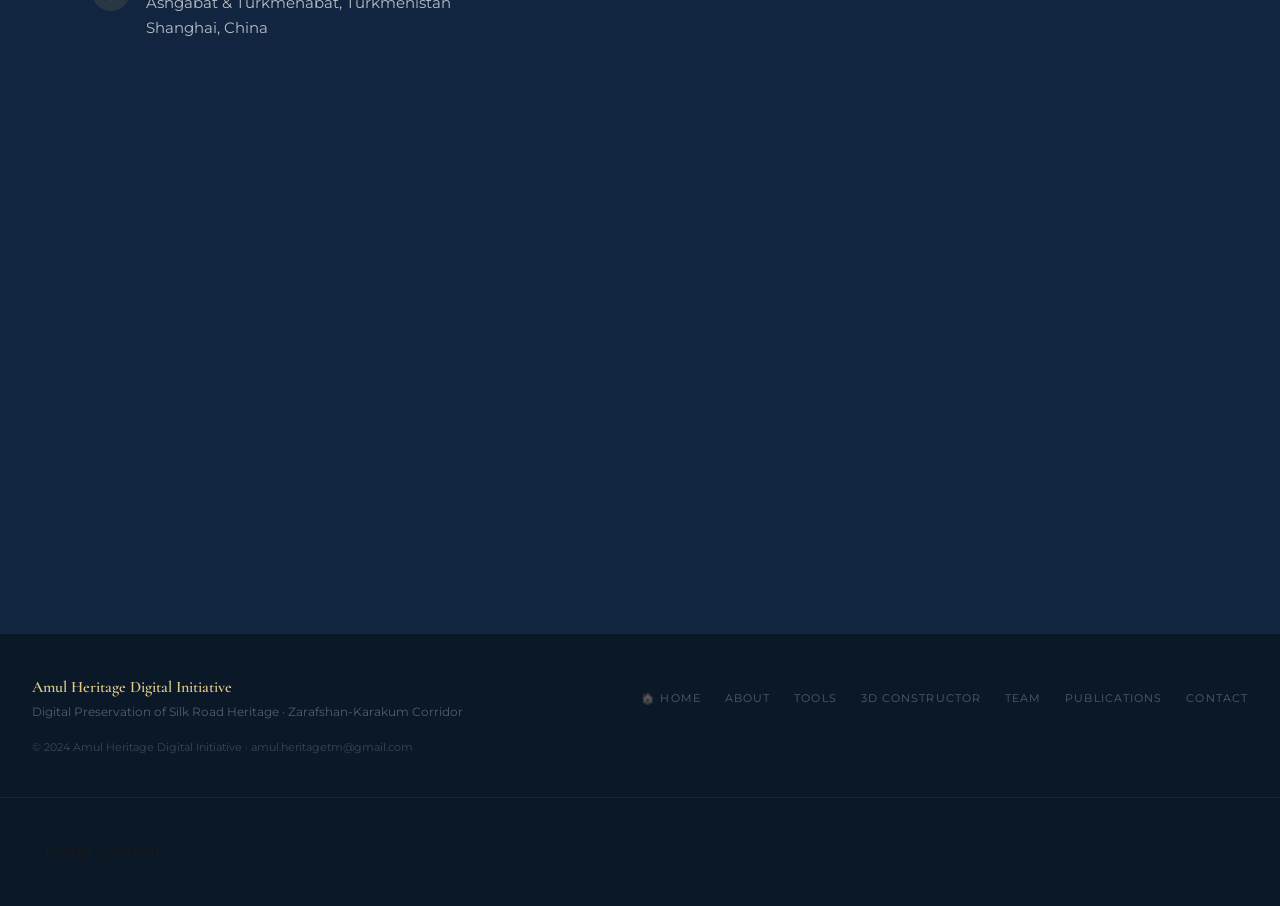
==== commit 4b1dae3f: "push" ====
--- a/3d-future.html
+++ b/3d-future.html
@@ -158,4 +158,37 @@
     <a href="index.html#contact" data-i18n="nav.contact">Contact</a>
   </nav>
   <div class="footer-copy" data-i18n="footer.copyright">© 2024 Amul Heritage Digital Initiative · amul.heritagetm@gmail.com</div>
-</footer>+</footer>
+<!-- FOOTER -->
+<footer>
+  ... footer content ...
+</footer>
+
+<!-- ═════ ADD JAVASCRIPT HERE ═════ -->
+<script>
+// Fix dropdown menu for mobile devices
+(function() {
+  function fixDropdown() {
+    if (window.innerWidth <= 860) {
+      const dropdowns = document.querySelectorAll('.dropdown');
+      dropdowns.forEach(dropdown => {
+        const trigger = dropdown.querySelector('.dropdown-trigger');
+        if (trigger && !trigger.hasAttribute('data-mobile-fixed')) {
+          trigger.setAttribute('data-mobile-fixed', 'true');
+          trigger.addEventListener('click', function(e) {
+            e.preventDefault();
+            e.stopPropagation();
+            dropdown.classList.toggle('active');
+          });
+        }
+      });
+    }
+  }
+  
+  fixDropdown();
+  window.addEventListener('resize', fixDropdown);
+})();
+</script>
+
+</body>
+</html>
--- a/css/style.css
+++ b/css/style.css
@@ -939,4 +939,346 @@
     .dropdown-trigger {
         pointer-events: none;
     }
+}
+/* ═══════════════════════════════════════════════
+   MOBILE RESPONSIVE FIXES
+═══════════════════════════════════════════════ */
+
+/* Tablet and mobile navigation */
+@media (max-width: 860px) {
+  /* Fix navigation */
+  #nav {
+    padding: 0 1rem;
+    height: auto;
+    flex-wrap: wrap;
+    padding: 0.75rem 1rem;
+  }
+
+  .nav-logo {
+    order: 1;
+  }
+
+  .lang-switch {
+    order: 2;
+    margin-left: auto;
+  }
+
+  .nav-cta {
+    order: 3;
+    width: 100%;
+    text-align: center;
+    margin-top: 0.75rem;
+    padding: 0.6rem 1rem;
+  }
+
+  /* Fix dropdown menu for mobile */
+  .dropdown {
+    position: static;
+  }
+
+  .dropdown-trigger {
+    pointer-events: auto;
+  }
+
+  .dropdown-menu {
+    position: static;
+    background: rgba(255, 255, 255, 0.05);
+    backdrop-filter: none;
+    border: none;
+    padding-left: 1.5rem;
+    margin-top: 0.5rem;
+    opacity: 1;
+    visibility: visible;
+    transform: none;
+    display: none;
+    width: 100%;
+  }
+
+  .dropdown.active .dropdown-menu {
+    display: block;
+  }
+
+  .dropdown-menu a {
+    padding: 0.5rem 1rem;
+    font-size: 0.7rem;
+  }
+
+  /* Hero section */
+  #hero {
+    padding: 6rem 0 4rem;
+    min-height: auto;
+  }
+
+  .hero-content {
+    text-align: center;
+    max-width: 100%;
+  }
+
+  .hero-eyebrow {
+    justify-content: center;
+  }
+
+  .hero-desc {
+    margin-left: auto;
+    margin-right: auto;
+  }
+
+  .hero-btns {
+    justify-content: center;
+  }
+
+  .hero-stats {
+    justify-content: center;
+    gap: 1.5rem;
+  }
+
+  .hero-arch-wrap {
+    display: none;
+  }
+
+  /* About section */
+  .about-grid {
+    grid-template-columns: 1fr;
+    gap: 2rem;
+  }
+
+  .stat-row {
+    flex-direction: column;
+    gap: 1rem;
+  }
+
+  .stat-box {
+    text-align: center;
+  }
+
+  /* Projects section */
+  .projects-grid {
+    grid-template-columns: 1fr;
+  }
+
+  /* Team section */
+  .team-grid {
+    grid-template-columns: 1fr;
+  }
+
+  /* Partners */
+  .partners-row {
+    flex-direction: column;
+    align-items: center;
+  }
+
+  .partner-item {
+    width: 100%;
+    max-width: 100%;
+  }
+
+  /* Contact section */
+  .contact-grid {
+    grid-template-columns: 1fr;
+    gap: 2rem;
+  }
+
+  .contact-form-box {
+    padding: 1.5rem;
+  }
+
+  /* Footer */
+  footer {
+    flex-direction: column;
+    text-align: center;
+    gap: 1rem;
+  }
+
+  .footer-links {
+    justify-content: center;
+    gap: 1rem;
+  }
+
+  /* Additional pages */
+  .page-header {
+    padding: 100px 0 40px;
+  }
+
+  .page-header h1 {
+    font-size: 2rem;
+  }
+
+  .about-page-grid {
+    grid-template-columns: 1fr;
+    gap: 2rem;
+  }
+
+  .tools-grid {
+    grid-template-columns: 1fr;
+  }
+
+  .application-form {
+    padding: 0 1rem;
+  }
+
+  /* Publications */
+  .pub-card {
+    grid-template-columns: 1fr;
+    padding: 1.25rem;
+  }
+
+  .pub-link {
+    align-self: center;
+  }
+
+  /* Methodology */
+  .method-grid {
+    grid-template-columns: 1fr;
+  }
+}
+
+/* Small phones (up to 480px) */
+@media (max-width: 480px) {
+  .container {
+    padding: 0 1rem;
+  }
+
+  h2.section-title {
+    font-size: 1.8rem;
+  }
+
+  .hero-title {
+    font-size: 2.2rem !important;
+  }
+
+  .hero-subtitle {
+    font-size: 0.9rem !important;
+  }
+
+  .hero-desc {
+    font-size: 0.85rem;
+  }
+
+  .hero-btns .btn-primary,
+  .hero-btns .btn-outline {
+    padding: 0.8em 1.5em;
+    font-size: 0.6rem;
+  }
+
+  .hero-stat-num {
+    font-size: 1.5rem;
+  }
+
+  .hero-stat-label {
+    font-size: 0.55rem;
+  }
+
+  .lang-switch button {
+    padding: 4px 8px;
+    font-size: 11px;
+  }
+
+  .nav-logo {
+    font-size: 0.9rem;
+  }
+
+  .nav-logo-mark {
+    width: 26px;
+    height: 26px;
+    font-size: 0.65rem;
+  }
+
+  /* Team cards */
+  .team-card {
+    padding: 1.5rem;
+  }
+
+  .team-name {
+    font-size: 1.1rem;
+  }
+
+  /* Contact form */
+  .contact-form-box h3 {
+    font-size: 1.1rem;
+  }
+
+  .form-field input,
+  .form-field textarea {
+    padding: 0.6rem 0.8rem;
+    font-size: 0.8rem;
+  }
+
+  /* Footer */
+  .footer-brand {
+    font-size: 0.85rem;
+  }
+
+  .footer-tagline {
+    font-size: 0.6rem;
+  }
+
+  .footer-links a {
+    font-size: 0.55rem;
+  }
+
+  .footer-copy {
+    font-size: 0.55rem;
+  }
+}
+
+/* Fix for dropdown on mobile - add this JavaScript helper */
+@media (max-width: 860px) {
+  .dropdown-trigger {
+    pointer-events: auto;
+  }
+}
+/* ═══════════════════════════════════════════════
+   FIX FOR DROPDOWN & NAVIGATION VISIBILITY
+═══════════════════════════════════════════════ */
+
+/* Fix z-index issues */
+#nav {
+  z-index: 2000 !important;
+}
+
+.dropdown-menu {
+  z-index: 2001 !important;
+  background: rgba(18, 37, 64, 0.98) !important;
+  backdrop-filter: blur(12px);
+}
+
+/* Hero elements - keep behind nav */
+.hero-sky,
+.hero-dunes,
+.hero-stars,
+.hero-arch-wrap {
+  z-index: 0 !important;
+}
+
+.hero-content {
+  position: relative;
+  z-index: 5 !important;
+}
+
+/* Fix Explore Projects button overlapping text */
+.nav-cta {
+  white-space: nowrap;
+}
+
+@media (max-width: 860px) {
+  .nav-cta {
+    white-space: normal;
+    font-size: 0.6rem;
+    padding: 0.5rem 1rem;
+  }
+  
+  /* Fix dropdown on mobile */
+  .dropdown-menu {
+    position: static;
+    background: rgba(255, 255, 255, 0.08);
+    border: none;
+    padding-left: 1.5rem;
+    margin-top: 0.5rem;
+  }
+  
+  /* Ensure all links are clickable */
+  .dropdown-menu a {
+    padding: 0.6rem 1rem;
+    display: block;
+  }
 }
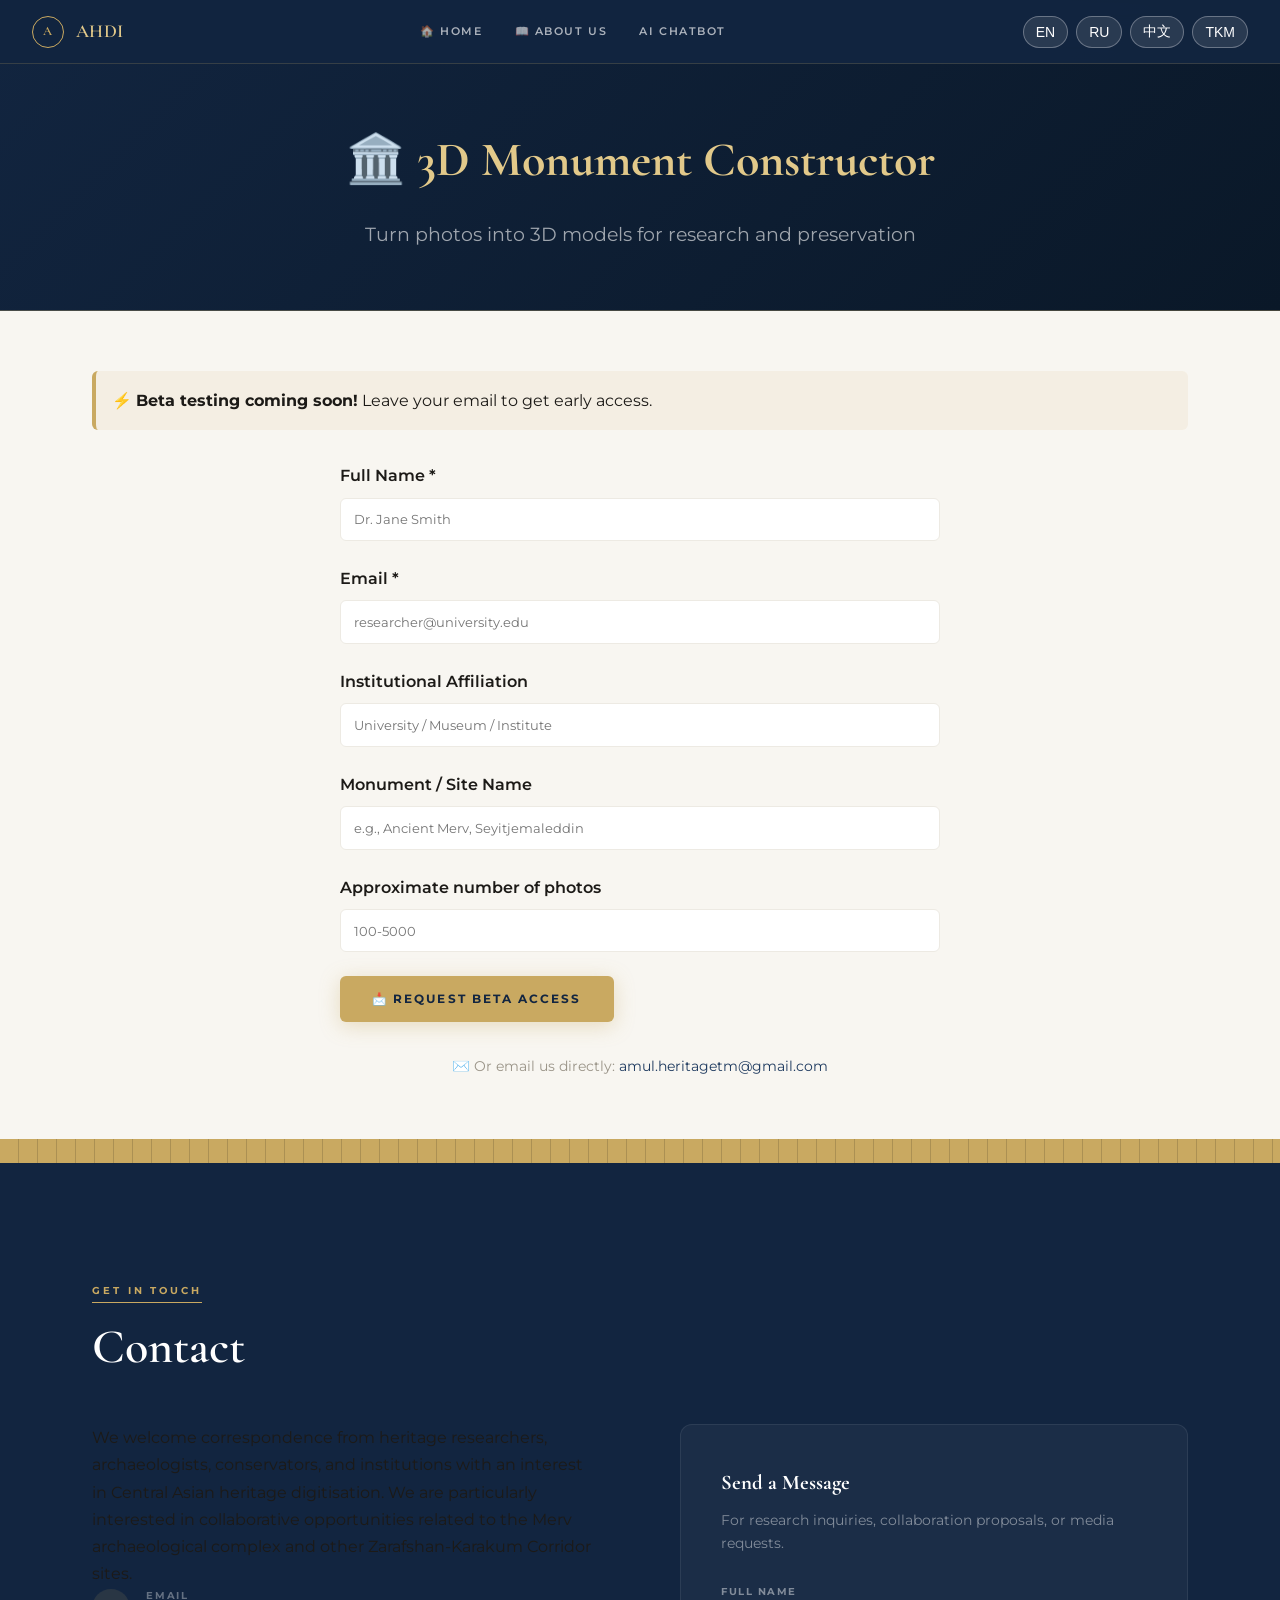
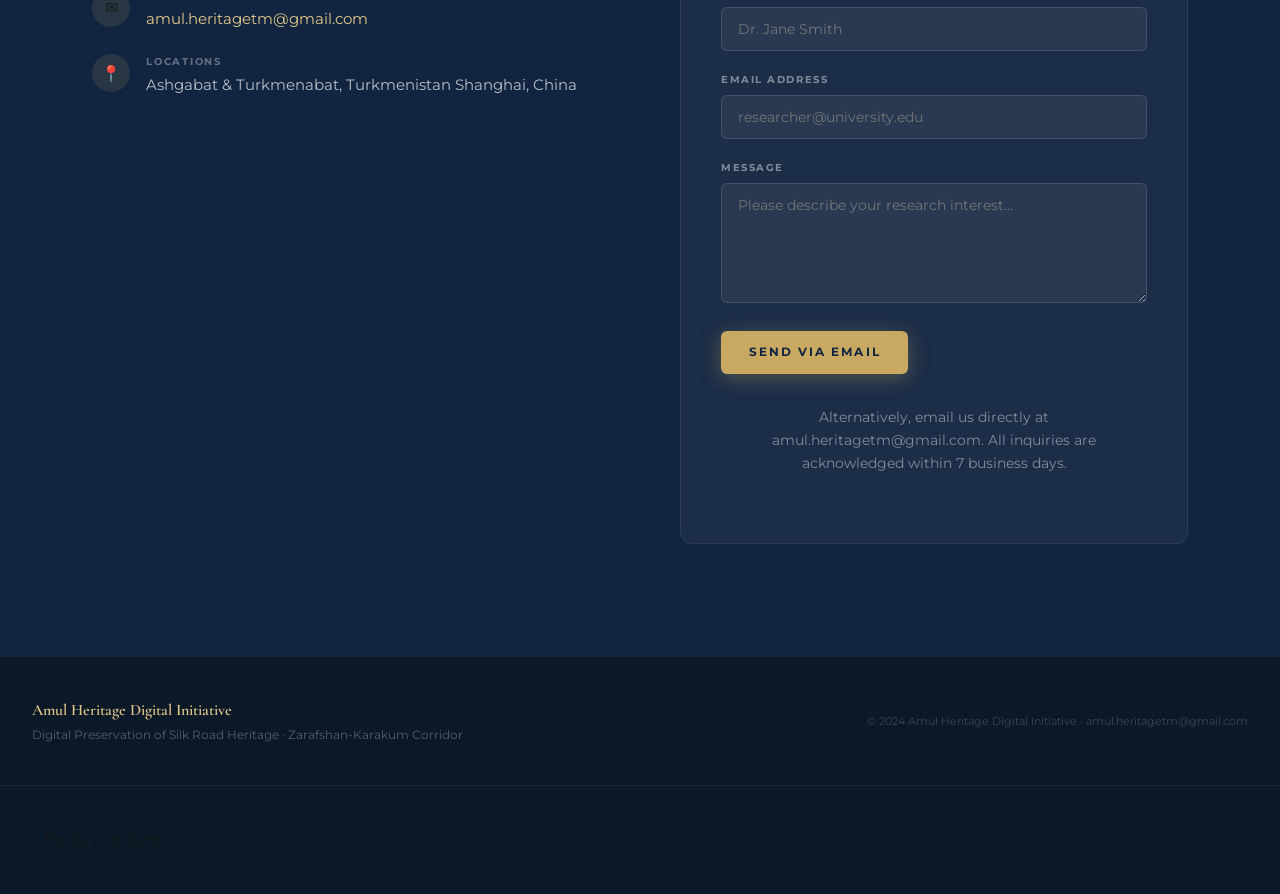
==== commit 0aff4e1b: "push" ====
--- a/3d-future.html
+++ b/3d-future.html
@@ -15,16 +15,22 @@
 
 <!-- NAV -->
 <nav id="nav" role="navigation" aria-label="Main navigation">
-  <a href="index.html" class="nav-logo">
+  <a href="#" class="nav-logo" aria-label="Amul Heritage Digital Initiative home">
     <div class="nav-logo-mark" aria-hidden="true">A</div>
     AHDI
   </a>
+<ul class="nav-links" role="list">
+  <li><a href="index.html" data-i18n="nav.home">🏠 Home</a></li>
+  <li><a href="about.html" data-i18n="nav.aboutUs">📖 About Us</a></li>
+  <li><a href="ai-chatbot.html" data-i18n="nav.tools">🤖 AI Chatbot</a></li>
+</ul>
+  
   <div class="lang-switch">
-    <button onclick="setLang('en')">EN</button>
-    <button onclick="setLang('ru')">RU</button>
-    <button onclick="setLang('cn')">中文</button>
-    <button onclick="setLang('tm')">TKM</button>
-  </div>
+  <button onclick="setLang('en')">EN</button>
+  <button onclick="setLang('ru')">RU</button>
+  <button onclick="setLang('cn')">中文</button>
+  <button onclick="setLang('tm')">TKM</button>
+</div>
 </nav>
 
 <!-- Secondary navigation for additional pages -->
@@ -148,15 +154,6 @@
     <div class="footer-brand" data-i18n="footer.brand">Amul Heritage Digital Initiative</div>
     <div class="footer-tagline" data-i18n="footer.tagline">Digital Preservation of Silk Road Heritage · Zarafshan-Karakum Corridor</div>
   </div>
-  <nav class="footer-links" aria-label="Footer navigation">
-    <a href="index.html">🏠 Home</a>
-    <a href="about.html" data-i18n="nav.about">About</a>
-    <a href="tools.html" data-i18n="nav.methodology">Tools</a>
-    <a href="3d-future.html" data-i18n="nav.projects">3D Constructor</a>
-    <a href="index.html#team" data-i18n="nav.team">Team</a>
-    <a href="index.html#publications" data-i18n="nav.publications">Publications</a>
-    <a href="index.html#contact" data-i18n="nav.contact">Contact</a>
-  </nav>
   <div class="footer-copy" data-i18n="footer.copyright">© 2024 Amul Heritage Digital Initiative · amul.heritagetm@gmail.com</div>
 </footer>
 <!-- FOOTER -->
@@ -189,6 +186,85 @@
   window.addEventListener('resize', fixDropdown);
 })();
 </script>
+<!-- ════════════════════════ SCRIPTS ════════════════════════ -->
+<script>
+/* ── Starfield ── */
+(function(){
+  const c = document.getElementById('stars-container');
+  if(!c) return;
+  for(let i=0;i<120;i++){
+    const s = document.createElement('div');
+    s.className = 'star';
+    const size = Math.random()*2+0.5;
+    s.style.cssText = `
+      left:${Math.random()*100}%;
+      top:${Math.random()*85}%;
+      width:${size}px;height:${size}px;
+      animation-delay:${Math.random()*4}s;
+      animation-duration:${2+Math.random()*3}s;
+    `;
+    c.appendChild(s);
+  }
+})();
+
+/* ── Scroll reveal ── */
+(function(){
+  const els = document.querySelectorAll('.reveal');
+  if('IntersectionObserver' in window){
+    const obs = new IntersectionObserver(entries=>{
+      entries.forEach(e=>{
+        if(e.isIntersecting){
+          e.target.classList.add('visible');
+          obs.unobserve(e.target);
+        }
+      });
+    },{threshold:0.1});
+    els.forEach(el=>obs.observe(el));
+  } else {
+    els.forEach(el=>el.classList.add('visible'));
+  }
+})();
+
+/* ── Nav shrink on scroll ── */
+(function(){
+  const nav = document.getElementById('nav');
+  window.addEventListener('scroll',()=>{
+    nav.style.background = window.scrollY > 60
+      ? 'rgba(10,24,40,0.98)'
+      : 'rgba(18,37,64,0.96)';
+  },{passive:true});
+})();
+/// Fix dropdown menu for mobile devices
+(function() {
+  function fixDropdown() {
+    const dropdowns = document.querySelectorAll('.dropdown');
+    
+    if (window.innerWidth <= 860) {
+      // Mobile: Add click handlers for dropdowns
+      dropdowns.forEach(dropdown => {
+        const trigger = dropdown.querySelector('.dropdown-trigger');
+        if (trigger && !trigger.hasAttribute('data-mobile-fixed')) {
+          trigger.setAttribute('data-mobile-fixed', 'true');
+          trigger.addEventListener('click', function(e) {
+            e.preventDefault();
+            e.stopPropagation();
+            dropdown.classList.toggle('active');
+          });
+        }
+      });
+    } else {
+      // Desktop: Remove active state when resizing to larger screens
+      dropdowns.forEach(dropdown => {
+        dropdown.classList.remove('active');
+      });
+    }
+  }
+  
+  fixDropdown();
+  window.addEventListener('resize', fixDropdown);
+})();
+</script>
+<script src="js/lang.js"></script>
 
 </body>
 </html>
--- a/css/style.css
+++ b/css/style.css
@@ -764,50 +764,6 @@
 
 @media (max-width: 768px) {
     .about-page-grid { grid-template-columns: 1fr; gap: 2rem; }
-}
-
-.tools-grid {
-    display: grid;
-    grid-template-columns: repeat(3, 1fr);
-    gap: 2rem;
-}
-
-@media (max-width: 900px) {
-    .tools-grid { grid-template-columns: 1fr; }
-}
-
-.tool-card {
-    background: white;
-    border-radius: var(--radius-lg);
-    padding: 2rem;
-    text-align: center;
-    box-shadow: var(--shadow-md);
-    transition: transform 0.3s;
-}
-
-.tool-card:hover {
-    transform: translateY(-5px);
-}
-
-.tool-icon {
-    font-size: 3rem;
-    margin-bottom: 1rem;
-}
-
-.tool-card h3 {
-    font-family: var(--font-display);
-    font-size: 1.3rem;
-    margin-bottom: 1rem;
-}
-
-.tool-status {
-    display: inline-block;
-    margin-top: 1rem;
-    padding: 0.3rem 1rem;
-    background: var(--gold-pale);
-    border-radius: 20px;
-    font-size: 0.8rem;
-    font-weight: 600;
 }
 
 .info-box {
@@ -921,25 +877,7 @@
     color: var(--gold);
 }
 
-/* For mobile devices */
-@media (max-width: 860px) {
-    .dropdown-menu {
-        position: static;
-        background: transparent;
-        border: none;
-        padding-left: 1rem;
-        opacity: 1;
-        visibility: visible;
-        transform: none;
-        display: none;
-    }
-    .dropdown:hover .dropdown-menu {
-        display: block;
-    }
-    .dropdown-trigger {
-        pointer-events: none;
-    }
-}
+
 /* ═══════════════════════════════════════════════
    MOBILE RESPONSIVE FIXES
 ═══════════════════════════════════════════════ */
@@ -1281,4 +1219,322 @@
     padding: 0.6rem 1rem;
     display: block;
   }
+}
+/* Mobile only - hides "Projects" link, keeps "Explore" dropdown */
+@media (max-width: 860px) {
+  /* Hide the standalone Projects link on mobile only */
+  .nav-links > li:not(.dropdown) a[href="#projects"] {
+    display: none;
+  }
+}
+/* Hide "Our Projects" button on mobile - cleaner menu */
+@media (max-width: 860px) {
+  .nav-cta {
+    display: none !important;
+  }
+}
+@media (max-width: 860px) {
+  /* Show only dropdown, hide other nav links */
+  .nav-links {
+    display: flex !important;
+    flex-wrap: wrap;
+    width: 100%;
+    order: 4;
+    margin-top: 10px;
+  }
+  
+  /* Hide all nav links except dropdown */
+  .nav-links > li:not(.dropdown) {
+    display: none;
+  }
+  
+  .dropdown-trigger {
+    display: block !important;
+  }
+}
+/* ═══════════════════════════════════════════════
+   AI CHATBOT PAGE STYLES
+   ═══════════════════════════════════════════════ */
+
+/* Page Title */
+.page-title {
+    text-align: center;
+    padding: 100px 2rem 2rem;
+    background: linear-gradient(135deg, #122540 0%, #1e3a5f 100%);
+    color: white;
+}
+
+.page-title h1 {
+    font-family: var(--font-display);
+    font-size: 2.8rem;
+    color: var(--gold-light);
+    margin-bottom: 0.5rem;
+}
+
+.page-title p {
+    font-size: 1rem;
+    color: rgba(255, 255, 255, 0.7);
+}
+
+/* Chat Container */
+.chat-container {
+    max-width: 900px;
+    margin: 2rem auto;
+    background: white;
+    border-radius: 20px;
+    box-shadow: var(--shadow-lg);
+    overflow: hidden;
+    display: flex;
+    flex-direction: column;
+}
+
+/* Chat Messages Area */
+.chat-messages {
+    height: 450px;
+    overflow-y: auto;
+    padding: 1.5rem;
+    background: var(--off-white);
+    display: flex;
+    flex-direction: column;
+    gap: 1rem;
+}
+
+/* Welcome Message */
+.welcome-message {
+    text-align: center;
+    padding: 1.5rem;
+    background: white;
+    border-radius: 16px;
+    margin-bottom: 0.5rem;
+    box-shadow: var(--shadow-sm);
+}
+
+.welcome-icon {
+    font-size: 3rem;
+    margin-bottom: 0.5rem;
+}
+
+.welcome-message h3 {
+    font-family: var(--font-display);
+    font-size: 1.3rem;
+    color: var(--navy-deep);
+    margin-bottom: 0.5rem;
+}
+
+.welcome-message > p {
+    color: var(--gray-mid);
+    font-size: 0.9rem;
+    margin-bottom: 1rem;
+}
+
+/* Suggested Questions Buttons */
+.suggested-questions {
+    display: flex;
+    flex-wrap: wrap;
+    gap: 0.6rem;
+    justify-content: center;
+}
+
+.suggested-questions button {
+    background: var(--gold-pale);
+    border: 1px solid var(--gold);
+    padding: 0.5rem 1rem;
+    border-radius: 30px;
+    font-size: 0.8rem;
+    font-family: var(--font-body);
+    cursor: pointer;
+    transition: all 0.2s ease;
+    color: var(--navy-deep);
+}
+
+.suggested-questions button:hover {
+    background: var(--gold);
+    transform: translateY(-2px);
+    box-shadow: 0 2px 8px rgba(201, 169, 97, 0.3);
+}
+
+/* Individual Messages */
+.message {
+    display: flex;
+    gap: 0.75rem;
+    animation: fadeIn 0.3s ease;
+}
+
+@keyframes fadeIn {
+    from {
+        opacity: 0;
+        transform: translateY(10px);
+    }
+    to {
+        opacity: 1;
+        transform: translateY(0);
+    }
+}
+
+.message.user {
+    justify-content: flex-end;
+}
+
+.message-content {
+    max-width: 75%;
+}
+
+.message.user .message-content {
+    text-align: right;
+}
+
+.message-text {
+    padding: 0.75rem 1rem;
+    border-radius: 18px;
+    font-size: 0.9rem;
+    line-height: 1.5;
+}
+
+.message.user .message-text {
+    background: var(--navy);
+    color: white;
+    border-radius: 18px 18px 4px 18px;
+}
+
+.message.bot .message-text {
+    background: white;
+    color: var(--ink);
+    border-radius: 18px 18px 18px 4px;
+    box-shadow: var(--shadow-sm);
+}
+
+.message-time {
+    font-size: 0.65rem;
+    color: var(--gray-mid);
+    margin-top: 0.25rem;
+}
+
+/* Chat Input Area */
+.chat-input {
+    padding: 1rem 1.5rem;
+    background: white;
+    border-top: 1px solid var(--gray-light);
+    display: flex;
+    gap: 0.75rem;
+    align-items: flex-end;
+}
+
+.chat-input textarea {
+    flex: 1;
+    padding: 0.75rem 1rem;
+    border: 1px solid var(--gray-light);
+    border-radius: 24px;
+    font-family: var(--font-body);
+    font-size: 0.85rem;
+    resize: none;
+    outline: none;
+    transition: all 0.2s ease;
+    max-height: 100px;
+}
+
+.chat-input textarea:focus {
+    border-color: var(--gold);
+    box-shadow: 0 0 0 2px rgba(201, 169, 97, 0.2);
+}
+
+.chat-input button {
+    background: var(--gold);
+    border: none;
+    padding: 0.75rem 1.5rem;
+    border-radius: 24px;
+    color: var(--navy-deep);
+    font-weight: 700;
+    font-family: var(--font-body);
+    font-size: 0.85rem;
+    cursor: pointer;
+    transition: all 0.2s ease;
+}
+
+.chat-input button:hover {
+    background: var(--gold-light);
+    transform: scale(1.02);
+}
+
+/* Scrollbar Styling */
+.chat-messages::-webkit-scrollbar {
+    width: 5px;
+}
+
+.chat-messages::-webkit-scrollbar-track {
+    background: var(--gray-light);
+    border-radius: 3px;
+}
+
+.chat-messages::-webkit-scrollbar-thumb {
+    background: var(--gold);
+    border-radius: 3px;
+}
+
+/* Responsive Design for Chat Page */
+@media (max-width: 768px) {
+    .page-title {
+        padding: 80px 1rem 1.5rem;
+    }
+    
+    .page-title h1 {
+        font-size: 2rem;
+    }
+    
+    .page-title p {
+        font-size: 0.85rem;
+    }
+    
+    .chat-container {
+        margin: 1rem;
+        border-radius: 16px;
+    }
+    
+    .chat-messages {
+        height: 400px;
+        padding: 1rem;
+    }
+    
+    .welcome-message {
+        padding: 1rem;
+    }
+    
+    .welcome-message h3 {
+        font-size: 1.1rem;
+    }
+    
+    .suggested-questions {
+        flex-direction: column;
+    }
+    
+    .suggested-questions button {
+        width: 100%;
+    }
+    
+    .message-content {
+        max-width: 85%;
+    }
+    
+    .chat-input {
+        padding: 0.75rem 1rem;
+        flex-direction: column;
+    }
+    
+    .chat-input button {
+        width: 100%;
+    }
+}
+
+@media (max-width: 480px) {
+    .page-title h1 {
+        font-size: 1.6rem;
+    }
+    
+    .welcome-icon {
+        font-size: 2rem;
+    }
+    
+    .message-text {
+        font-size: 0.8rem;
+        padding: 0.6rem 0.8rem;
+    }
 }
